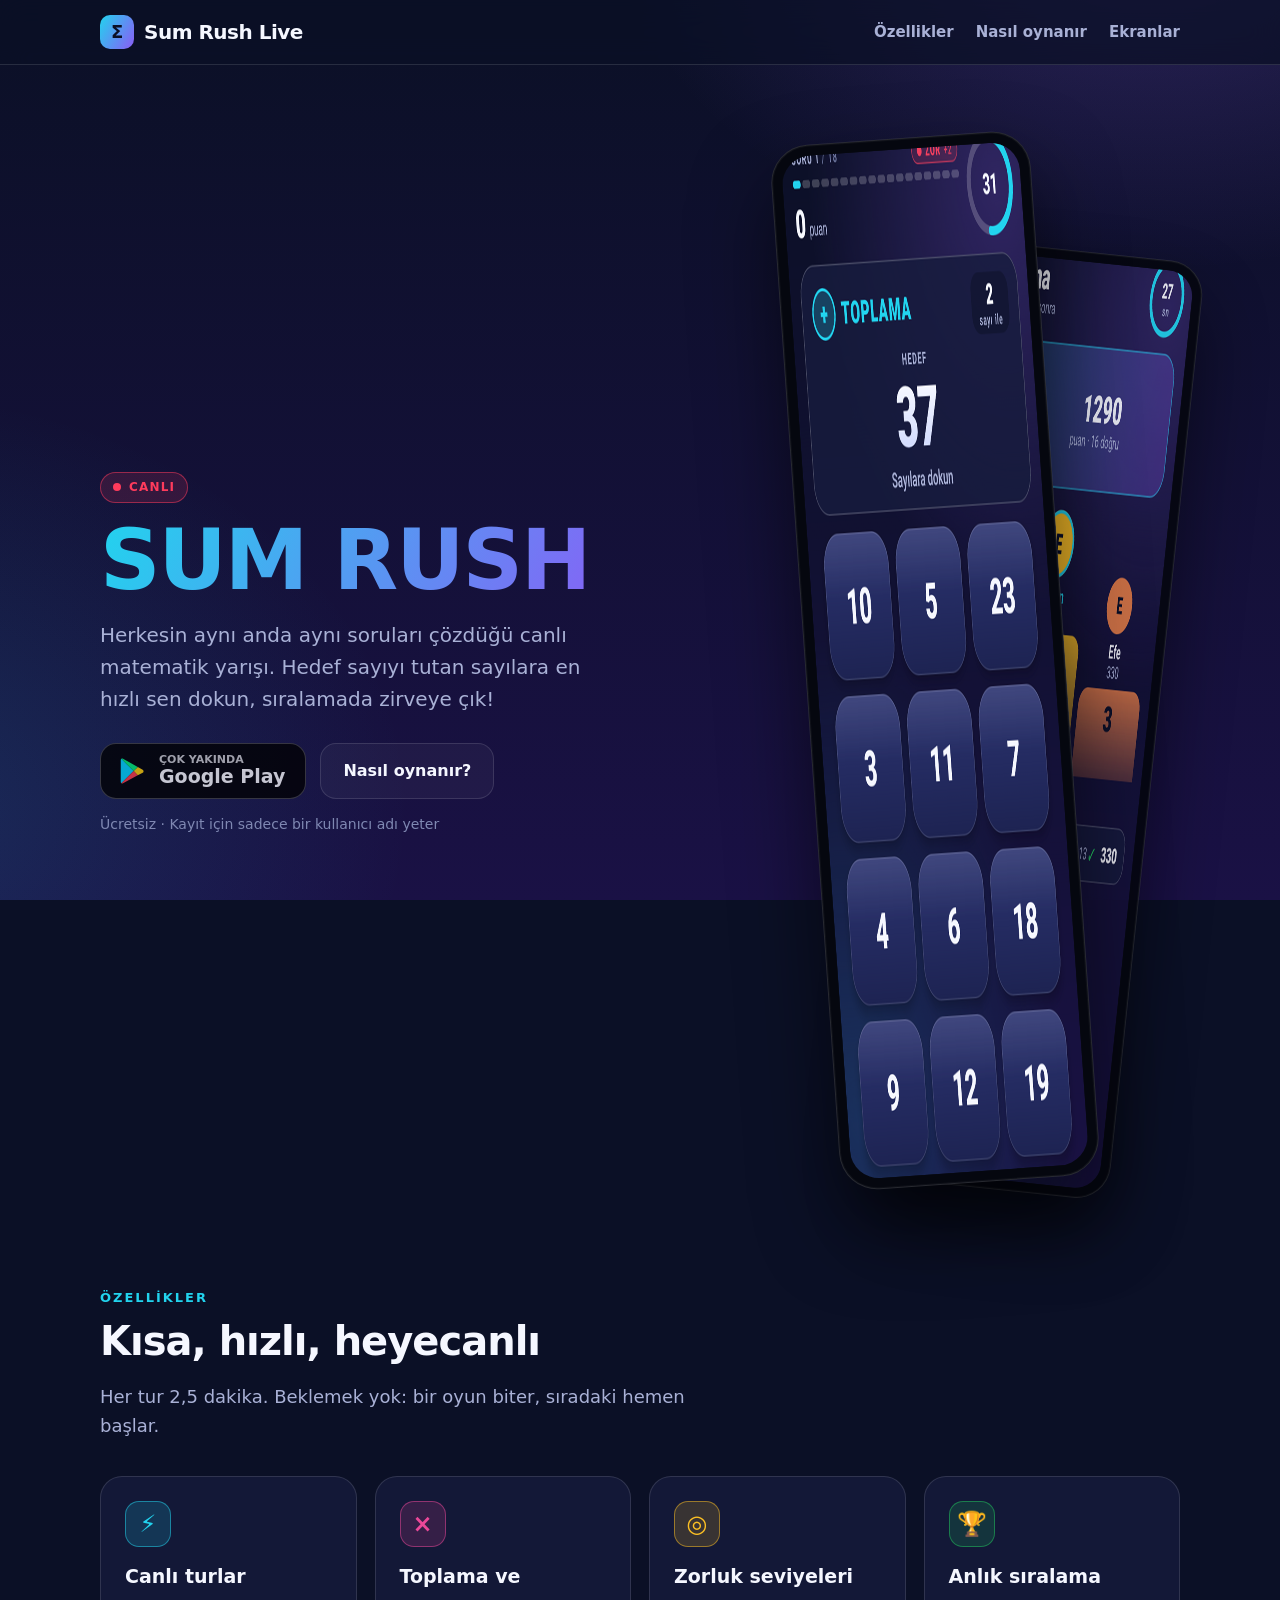
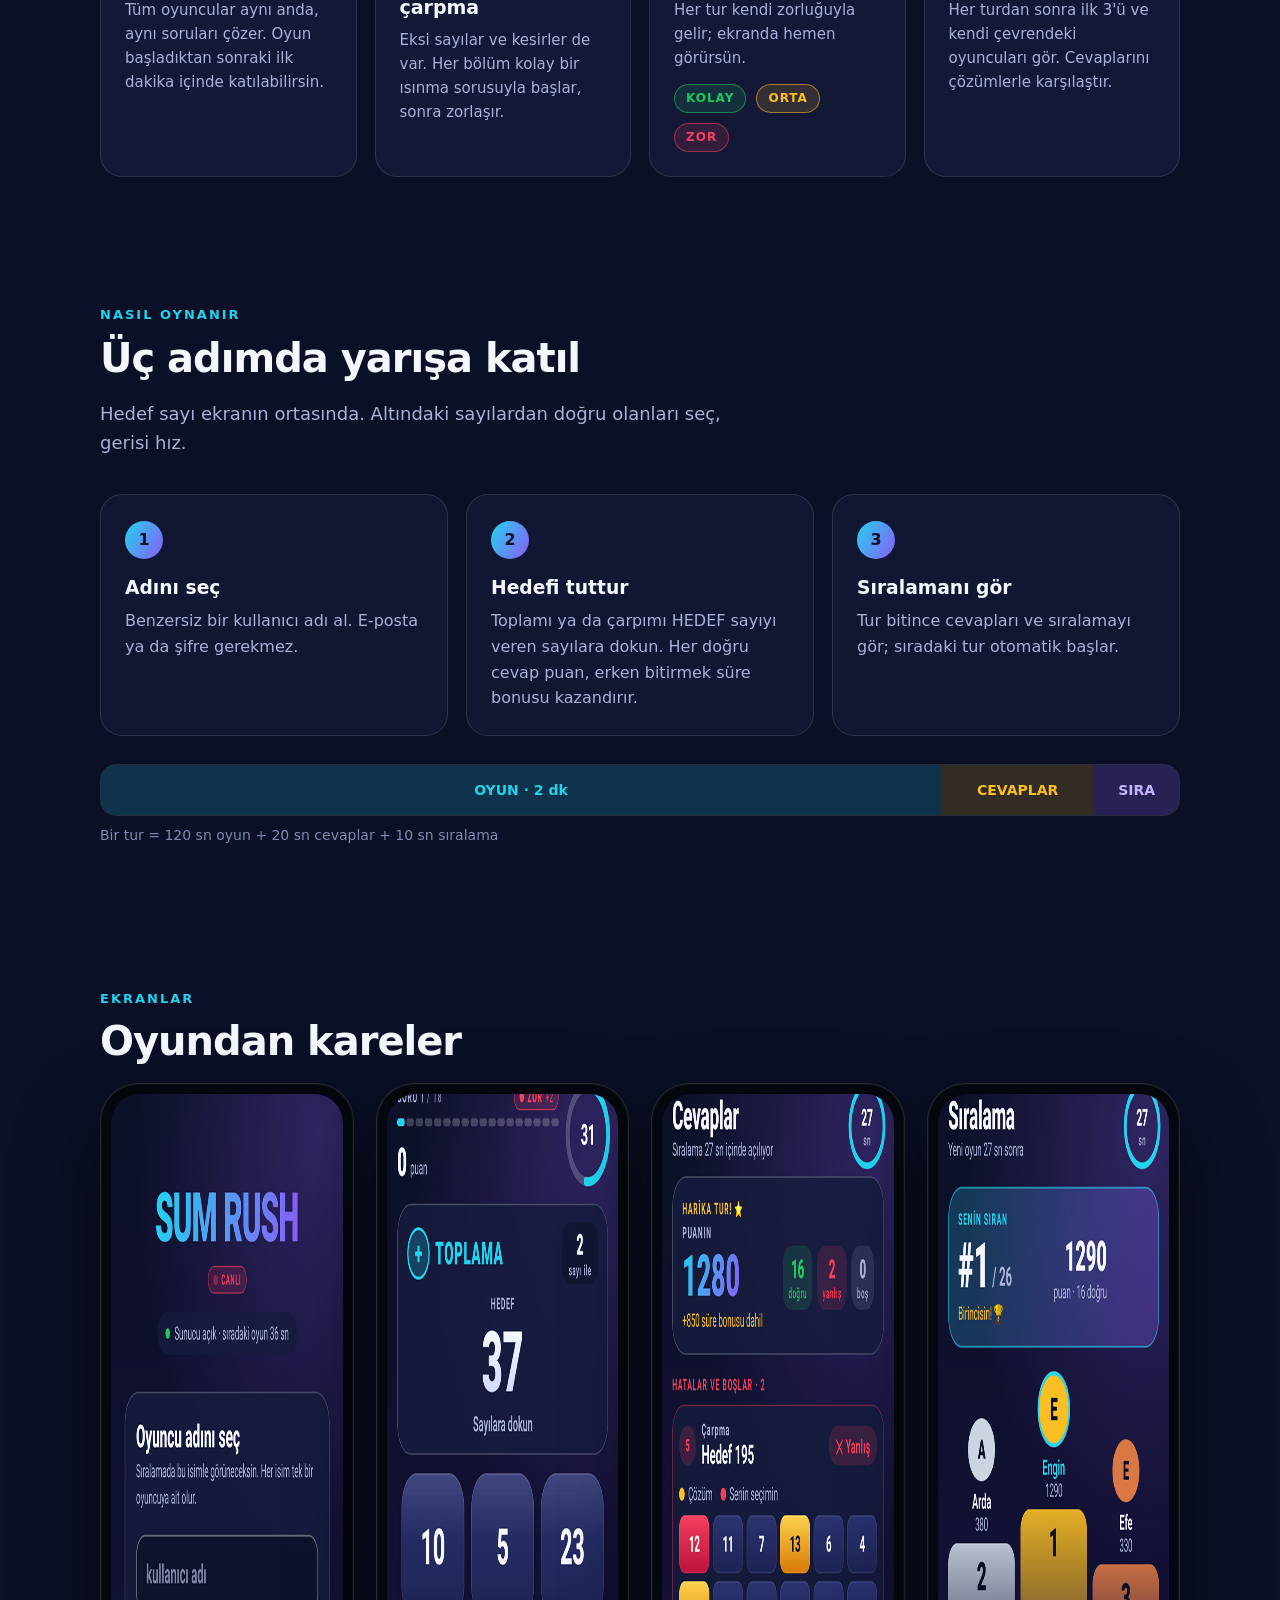
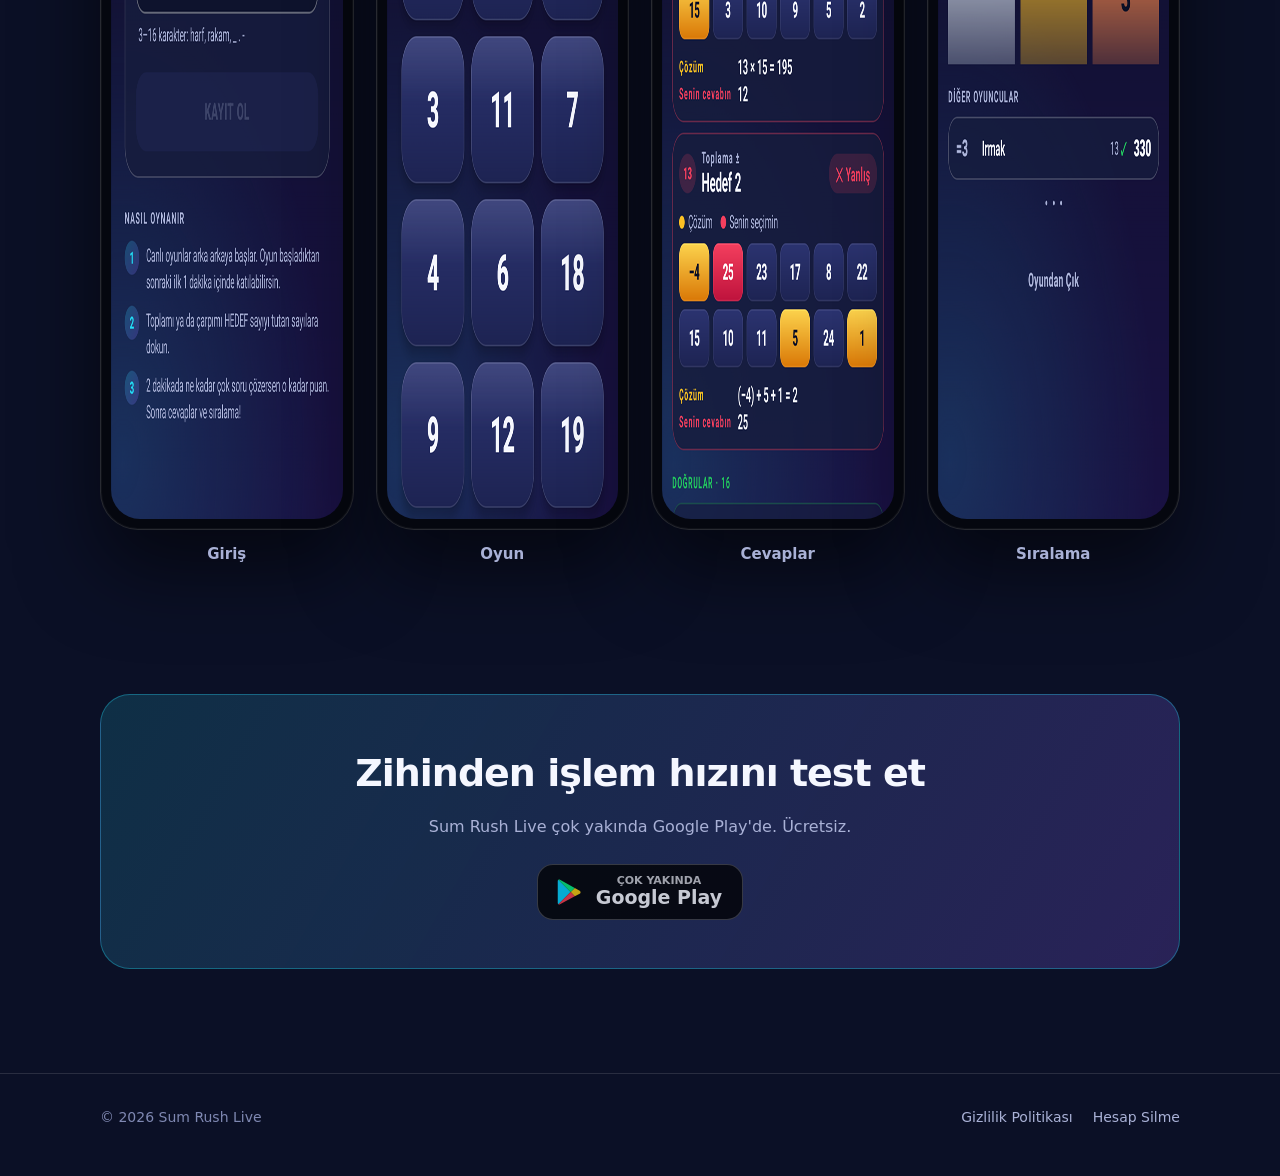
==== index.html @ 493fbdf7 "Add files via upload" ====
<!doctype html>
<html lang="tr">
<head>
<meta charset="utf-8">
<meta name="viewport" content="width=device-width, initial-scale=1">
<title>Sum Rush Live – Canlı matematik yarışı</title>
<meta name="description" content="Sum Rush Live: herkesin aynı anda aynı soruları çözdüğü canlı matematik yarışı. Hedef sayıyı en hızlı bul, sıralamada zirveye çık.">
<meta name="theme-color" content="#0b1026">
<meta property="og:title" content="Sum Rush Live – Canlı matematik yarışı">
<meta property="og:description" content="Hedef sayıyı en hızlı bul, sıralamada zirveye çık. Canlı turlar, ücretsiz.">
<meta property="og:image" content="assets/img/ekran-oyun.png">
<link rel="icon" href="assets/img/favicon.svg" type="image/svg+xml">
<link rel="stylesheet" href="assets/style.css">
</head>
<body>

<header class="site-header">
  <div class="wrap">
    <a class="brand" href="./"><span class="brand-mark">Σ</span> Sum Rush Live</a>
    <nav class="nav" aria-label="Ana menü">
      <a href="#ozellikler">Özellikler</a>
      <a href="#nasil">Nasıl oynanır</a>
      <a href="#ekranlar">Ekranlar</a>
    </nav>
  </div>
</header>

<main>
  <section class="hero">
    <div class="wrap">
      <div>
        <span class="pill pill-live">CANLI</span>
        <h1>SUM RUSH</h1>
        <p class="lead">Herkesin aynı anda aynı soruları çözdüğü canlı matematik yarışı. Hedef sayıyı tutan sayılara en hızlı sen dokun, sıralamada zirveye çık!</p>
        <div class="cta">
          <a class="btn btn-play js-play" href="#indir" aria-disabled="true">
            <svg viewBox="0 0 48 48" aria-hidden="true"><path fill="#00d7fe" d="M7 4.5 26.6 24 7 43.5c-.6-.4-1-1.1-1-2V6.5c0-.9.4-1.6 1-2Z"/><path fill="#ffce00" d="m33.2 30.6-6.6-6.6 6.6-6.6 7.9 4.5c1.9 1.1 1.9 3.8 0 4.9l-7.9 3.8Z"/><path fill="#ff3a44" d="M33.2 30.6 26.6 24 7 43.5c.7.5 1.7.6 2.6.1l23.6-13Z"/><path fill="#00f076" d="M33.2 17.4 9.6 4.4c-.9-.5-1.9-.4-2.6.1L26.6 24l6.6-6.6Z"/></svg>
            <span><small class="js-play-small">ÇOK YAKINDA</small><b>Google Play</b></span>
          </a>
          <a class="btn btn-ghost" href="#nasil">Nasıl oynanır?</a>
        </div>
        <p class="note">Ücretsiz · Kayıt için sadece bir kullanıcı adı yeter</p>
      </div>
      <div class="phones">
        <div class="phone"><img src="assets/img/ekran-oyun.png" alt="Oyun ekranı: hedef 37, toplama sorusu, ZOR zorluk seviyesi" width="540" height="1025"></div>
        <div class="phone"><img src="assets/img/ekran-siralama.png" alt="Sıralama ekranı: kürsü ve oyuncunun sırası" width="540" height="1025" loading="lazy"></div>
      </div>
    </div>
  </section>

  <section id="ozellikler">
    <div class="wrap">
      <div class="eyebrow">Özellikler</div>
      <h2 class="section-title">Kısa, hızlı, heyecanlı</h2>
      <p class="section-lead">Her tur 2,5 dakika. Beklemek yok: bir oyun biter, sıradaki hemen başlar.</p>
      <div class="cards">
        <article class="card">
          <div class="icon i-cyan">⚡</div>
          <h3>Canlı turlar</h3>
          <p>Tüm oyuncular aynı anda, aynı soruları çözer. Oyun başladıktan sonraki ilk dakika içinde katılabilirsin.</p>
        </article>
        <article class="card">
          <div class="icon i-pink">×</div>
          <h3>Toplama ve çarpma</h3>
          <p>Eksi sayılar ve kesirler de var. Her bölüm kolay bir ısınma sorusuyla başlar, sonra zorlaşır.</p>
        </article>
        <article class="card">
          <div class="icon i-gold">◎</div>
          <h3>Zorluk seviyeleri</h3>
          <p>Her tur kendi zorluğuyla gelir; ekranda hemen görürsün.</p>
          <div class="levels"><span class="lvl lvl-easy">KOLAY</span><span class="lvl lvl-mid">ORTA</span><span class="lvl lvl-hard">ZOR</span></div>
        </article>
        <article class="card">
          <div class="icon i-green">🏆</div>
          <h3>Anlık sıralama</h3>
          <p>Her turdan sonra ilk 3'ü ve kendi çevrendeki oyuncuları gör. Cevaplarını çözümlerle karşılaştır.</p>
        </article>
      </div>
    </div>
  </section>

  <section id="nasil">
    <div class="wrap">
      <div class="eyebrow">Nasıl oynanır</div>
      <h2 class="section-title">Üç adımda yarışa katıl</h2>
      <p class="section-lead">Hedef sayı ekranın ortasında. Altındaki sayılardan doğru olanları seç, gerisi hız.</p>
      <div class="steps">
        <div class="step"><h3>Adını seç</h3><p>Benzersiz bir kullanıcı adı al. E-posta ya da şifre gerekmez.</p></div>
        <div class="step"><h3>Hedefi tuttur</h3><p>Toplamı ya da çarpımı HEDEF sayıyı veren sayılara dokun. Her doğru cevap puan, erken bitirmek süre bonusu kazandırır.</p></div>
        <div class="step"><h3>Sıralamanı gör</h3><p>Tur bitince cevapları ve sıralamayı gör; sıradaki tur otomatik başlar.</p></div>
      </div>
      <div class="cycle" role="img" aria-label="Bir tur: 120 saniye oyun, 20 saniye cevaplar, 10 saniye sıralama">
        <div class="c-game">OYUN · 2 dk</div>
        <div class="c-ans">CEVAPLAR</div>
        <div class="c-lb">SIRA</div>
      </div>
      <p class="cycle-caption">Bir tur = 120 sn oyun + 20 sn cevaplar + 10 sn sıralama</p>
    </div>
  </section>

  <section id="ekranlar">
    <div class="wrap">
      <div class="eyebrow">Ekranlar</div>
      <h2 class="section-title">Oyundan kareler</h2>
      <div class="gallery">
        <figure><div class="phone"><img src="assets/img/ekran-giris.png" alt="Giriş ekranı" width="540" height="1025" loading="lazy"></div><figcaption>Giriş</figcaption></figure>
        <figure><div class="phone"><img src="assets/img/ekran-oyun.png" alt="Oyun ekranı" width="540" height="1025" loading="lazy"></div><figcaption>Oyun</figcaption></figure>
        <figure><div class="phone"><img src="assets/img/ekran-cevaplar.png" alt="Cevaplar ekranı" width="540" height="1025" loading="lazy"></div><figcaption>Cevaplar</figcaption></figure>
        <figure><div class="phone"><img src="assets/img/ekran-siralama.png" alt="Sıralama ekranı" width="540" height="1025" loading="lazy"></div><figcaption>Sıralama</figcaption></figure>
      </div>
    </div>
  </section>

  <section id="indir">
    <div class="wrap">
      <div class="cta-box">
        <h2>Zihinden işlem hızını test et</h2>
        <p>Sum Rush Live çok yakında Google Play'de. Ücretsiz.</p>
        <a class="btn btn-play js-play" href="#indir" aria-disabled="true">
          <svg viewBox="0 0 48 48" aria-hidden="true"><path fill="#00d7fe" d="M7 4.5 26.6 24 7 43.5c-.6-.4-1-1.1-1-2V6.5c0-.9.4-1.6 1-2Z"/><path fill="#ffce00" d="m33.2 30.6-6.6-6.6 6.6-6.6 7.9 4.5c1.9 1.1 1.9 3.8 0 4.9l-7.9 3.8Z"/><path fill="#ff3a44" d="M33.2 30.6 26.6 24 7 43.5c.7.5 1.7.6 2.6.1l23.6-13Z"/><path fill="#00f076" d="M33.2 17.4 9.6 4.4c-.9-.5-1.9-.4-2.6.1L26.6 24l6.6-6.6Z"/></svg>
          <span><small class="js-play-small">ÇOK YAKINDA</small><b>Google Play</b></span>
        </a>
      </div>
    </div>
  </section>
</main>

<footer class="site-footer">
  <div class="wrap">
    <span>© 2026 Sum Rush Live</span>
    <nav aria-label="Alt menü">
      <a href="gizlilik-politikasi.html">Gizlilik Politikası</a>
      <a href="hesap-silme.html">Hesap Silme</a>
      <a class="js-mail" href="#">İletişim</a>
    </nav>
  </div>
</footer>

<script src="assets/site.js"></script>
</body>
</html>
---- assets/style.css ----
/* Sum Rush Live – site stylesheet. Same night-arcade palette as the game. */
:root {
  --bg-top: #0b1026;
  --bg-bottom: #1a1145;
  --surface: #161c3d;
  --surface-high: #212858;
  --stroke: rgba(255, 255, 255, .12);
  --text: #f5f7ff;
  --text-2: #a9b1d6;
  --text-3: #7f88b2;
  --cyan: #22d3ee;
  --violet: #8b5cf6;
  --pink: #ec4899;
  --gold: #fbbf24;
  --green: #22c55e;
  --red: #f43f5e;
  --accent: linear-gradient(120deg, var(--cyan), var(--violet));
  --radius: 22px;
  --max: 1120px;
  color-scheme: dark;
}

* { box-sizing: border-box; }
html { scroll-behavior: smooth; }
body {
  margin: 0;
  font-family: system-ui, -apple-system, "Segoe UI", Roboto, "Helvetica Neue", Arial, sans-serif;
  color: var(--text);
  background: var(--bg-top);
  background-image:
    radial-gradient(900px 600px at 90% -10%, rgba(139, 92, 246, .28), transparent 60%),
    radial-gradient(900px 700px at -10% 90%, rgba(34, 211, 238, .14), transparent 60%),
    linear-gradient(180deg, var(--bg-top), var(--bg-bottom));
  background-attachment: fixed;
  line-height: 1.6;
  -webkit-font-smoothing: antialiased;
}
a { color: var(--cyan); text-decoration: none; }
a:hover { text-decoration: underline; }
img { max-width: 100%; display: block; }
.wrap { max-width: var(--max); margin: 0 auto; padding: 0 20px; }

/* ---------- header ---------- */
.site-header {
  position: sticky; top: 0; z-index: 10;
  backdrop-filter: blur(14px);
  background: rgba(11, 16, 38, .72);
  border-bottom: 1px solid var(--stroke);
}
.site-header .wrap { display: flex; align-items: center; justify-content: space-between; height: 64px; gap: 16px; }
.brand { display: flex; align-items: center; gap: 10px; font-weight: 900; letter-spacing: -.5px; font-size: 20px; color: var(--text); }
.brand:hover { text-decoration: none; }
.brand-mark {
  width: 34px; height: 34px; border-radius: 10px; background: var(--accent);
  display: grid; place-items: center; color: var(--bg-top); font-weight: 900; font-size: 18px;
}
.nav { display: flex; gap: 22px; font-weight: 600; font-size: 15px; }
.nav a { color: var(--text-2); }
.nav a:hover { color: var(--text); text-decoration: none; }

/* ---------- buttons & pills ---------- */
.btn {
  display: inline-flex; align-items: center; gap: 12px;
  padding: 14px 22px; border-radius: 16px; font-weight: 800; font-size: 16px;
  border: 1px solid transparent; transition: transform .15s ease, box-shadow .15s ease;
}
.btn:hover { text-decoration: none; transform: translateY(-2px); }
.btn-primary { background: var(--accent); color: var(--bg-top); box-shadow: 0 10px 30px rgba(34, 211, 238, .25); }
.btn-ghost { color: var(--text); border-color: var(--stroke); background: rgba(255, 255, 255, .04); }
.btn-play { background: #000; color: #fff; border-color: rgba(255, 255, 255, .25); padding: 10px 20px 10px 16px; }
.btn-play small { display: block; font-size: 11px; font-weight: 600; opacity: .8; line-height: 1.1; }
.btn-play b { display: block; font-size: 19px; line-height: 1.15; }
.btn-play svg { width: 30px; height: 30px; flex: none; }
.btn[aria-disabled="true"] { opacity: .75; cursor: default; }
.btn[aria-disabled="true"]:hover { transform: none; }

.pill {
  display: inline-flex; align-items: center; gap: 8px;
  padding: 5px 12px; border-radius: 999px; font-size: 12px; font-weight: 800; letter-spacing: 1.2px;
}
.pill-live { color: #ff3b5c; background: rgba(255, 59, 92, .14); border: 1px solid rgba(255, 59, 92, .5); }
.pill-live::before { content: ""; width: 8px; height: 8px; border-radius: 50%; background: #ff3b5c; animation: breathe 1.5s ease-in-out infinite; }
@keyframes breathe { 50% { opacity: .35; } }

/* ---------- hero ---------- */
/* clip: the tilted second phone must not create horizontal scrolling on narrow screens */
.hero { padding: 72px 0 40px; overflow-x: clip; }
.hero .wrap { display: grid; grid-template-columns: 1.05fr .95fr; align-items: center; gap: 48px; }
.hero h1 {
  font-size: clamp(48px, 7vw, 84px); line-height: .95; margin: 18px 0 18px; font-weight: 900; letter-spacing: -2px;
  background: var(--accent); -webkit-background-clip: text; background-clip: text; color: transparent;
}
.hero .lead { font-size: 20px; color: var(--text-2); max-width: 520px; margin: 0 0 28px; }
.hero .cta { display: flex; flex-wrap: wrap; gap: 14px; align-items: center; }
.hero .note { margin-top: 14px; font-size: 14px; color: var(--text-3); }

.phones { position: relative; display: flex; justify-content: center; min-height: 560px; }
.phone {
  width: 260px; border-radius: 38px; padding: 10px; background: #05070f;
  border: 1px solid rgba(255, 255, 255, .14);
  box-shadow: 0 40px 80px rgba(0, 0, 0, .55), 0 0 0 1px rgba(255, 255, 255, .04) inset;
}
.phone img { border-radius: 29px; }
.phones .phone:first-child { position: relative; z-index: 2; transform: rotate(-4deg); }
.phones .phone:last-child { position: absolute; right: 2%; top: 60px; transform: rotate(6deg) scale(.9); opacity: .9; }

/* ---------- sections ---------- */
section { padding: 64px 0; scroll-margin-top: 56px; }
.section-title { font-size: clamp(28px, 4vw, 40px); margin: 0 0 10px; font-weight: 900; letter-spacing: -1px; }
.section-lead { color: var(--text-2); margin: 0 0 36px; max-width: 640px; font-size: 18px; }
.eyebrow { color: var(--cyan); font-weight: 800; letter-spacing: 2px; font-size: 13px; text-transform: uppercase; }

.cards { display: grid; grid-template-columns: repeat(4, 1fr); gap: 18px; }
.card {
  background: rgba(22, 28, 61, .78); border: 1px solid var(--stroke); border-radius: var(--radius);
  padding: 24px; transition: transform .2s ease, border-color .2s ease;
}
.card:hover { transform: translateY(-4px); border-color: rgba(34, 211, 238, .45); }
.card h3 { margin: 14px 0 6px; font-size: 19px; }
.card p { margin: 0; color: var(--text-2); font-size: 15px; }
.icon {
  width: 46px; height: 46px; border-radius: 14px; display: grid; place-items: center;
  font-size: 24px; font-weight: 900;
}
.i-cyan { background: rgba(34, 211, 238, .16); color: var(--cyan); border: 1px solid rgba(34, 211, 238, .5); }
.i-pink { background: rgba(236, 72, 153, .16); color: var(--pink); border: 1px solid rgba(236, 72, 153, .5); }
.i-gold { background: rgba(251, 191, 36, .16); color: var(--gold); border: 1px solid rgba(251, 191, 36, .5); }
.i-green { background: rgba(34, 197, 94, .16); color: var(--green); border: 1px solid rgba(34, 197, 94, .5); }

.levels { display: flex; gap: 10px; flex-wrap: wrap; margin-top: 14px; }
.lvl { padding: 4px 11px; border-radius: 999px; font-size: 12px; font-weight: 900; letter-spacing: 1px; }
.lvl-easy { color: var(--green); background: rgba(34, 197, 94, .14); border: 1px solid rgba(34, 197, 94, .55); }
.lvl-mid { color: var(--gold); background: rgba(251, 191, 36, .14); border: 1px solid rgba(251, 191, 36, .55); }
.lvl-hard { color: var(--red); background: rgba(244, 63, 94, .14); border: 1px solid rgba(244, 63, 94, .55); }

/* how to play */
.steps { display: grid; grid-template-columns: repeat(3, 1fr); gap: 18px; counter-reset: step; }
.step { position: relative; padding: 26px 24px 24px; border-radius: var(--radius); background: rgba(22, 28, 61, .6); border: 1px solid var(--stroke); }
.step::before {
  counter-increment: step; content: counter(step);
  display: grid; place-items: center; width: 38px; height: 38px; border-radius: 50%;
  background: var(--accent); color: var(--bg-top); font-weight: 900; margin-bottom: 14px;
}
.step h3 { margin: 0 0 6px; }
.step p { margin: 0; color: var(--text-2); }

.cycle { display: flex; margin-top: 28px; border-radius: 16px; overflow: hidden; border: 1px solid var(--stroke); font-weight: 800; font-size: 14px; text-align: center; }
.cycle div { padding: 14px 8px; }
.cycle .c-game { flex: 120; background: rgba(34, 211, 238, .18); color: var(--cyan); }
.cycle .c-ans { flex: 20; background: rgba(251, 191, 36, .16); color: var(--gold); }
.cycle .c-lb { flex: 10; background: rgba(139, 92, 246, .22); color: #c4b5fd; }
.cycle-caption { color: var(--text-3); font-size: 14px; margin-top: 8px; }

/* gallery */
.gallery { display: grid; grid-template-columns: repeat(4, 1fr); gap: 22px; }
.gallery figure { margin: 0; }
.gallery .phone { width: 100%; }
.gallery figcaption { text-align: center; color: var(--text-2); font-weight: 600; margin-top: 12px; font-size: 15px; }

/* CTA */
.cta-box {
  text-align: center; padding: 48px 24px; border-radius: 30px;
  background: linear-gradient(120deg, rgba(34, 211, 238, .16), rgba(139, 92, 246, .24));
  border: 1px solid rgba(34, 211, 238, .35);
}
.cta-box h2 { margin: 0 0 10px; font-size: clamp(26px, 4vw, 38px); letter-spacing: -1px; }
.cta-box p { color: var(--text-2); margin: 0 0 24px; }

/* footer */
.site-footer { border-top: 1px solid var(--stroke); padding: 32px 0 48px; color: var(--text-3); font-size: 14px; margin-top: 40px; }
.site-footer .wrap { display: flex; justify-content: space-between; gap: 16px; flex-wrap: wrap; }
.site-footer nav { display: flex; gap: 20px; flex-wrap: wrap; }
.site-footer a { color: var(--text-2); }

/* ---------- document pages (privacy, deletion) ---------- */
.doc { max-width: 780px; margin: 0 auto; padding: 48px 20px 24px; }
.doc h1 { font-size: clamp(30px, 5vw, 42px); letter-spacing: -1px; margin: 0 0 6px; line-height: 1.1; }
.doc h2 { font-size: 20px; margin: 34px 0 8px; color: var(--text); }
.doc p, .doc li { color: var(--text-2); }
.doc strong { color: var(--text); }
.doc .muted { color: var(--text-3); font-size: 14px; }
.doc hr { border: 0; border-top: 1px solid var(--stroke); margin: 56px 0; }
.doc .lang-switch { display: inline-flex; gap: 8px; margin: 14px 0 8px; }
.doc .lang-switch a { padding: 5px 12px; border-radius: 999px; border: 1px solid var(--stroke); color: var(--text-2); font-size: 13px; font-weight: 700; }
.box {
  background: rgba(22, 28, 61, .8); border: 1px solid var(--stroke); border-radius: var(--radius); padding: 22px 24px; margin: 18px 0;
}
.box ol { margin: 8px 0 0; padding-left: 22px; }
.box li { margin: 6px 0; }
.kbd { display: inline-block; padding: 1px 8px; border-radius: 8px; background: var(--surface-high); border: 1px solid var(--stroke); color: var(--text); font-weight: 700; font-size: 14px; }

/* ---------- responsive ---------- */
@media (max-width: 960px) {
  .hero .wrap { grid-template-columns: 1fr; text-align: center; }
  .hero .lead { margin-left: auto; margin-right: auto; }
  .hero .cta { justify-content: center; }
  .phones { min-height: 520px; }
  .cards { grid-template-columns: repeat(2, 1fr); }
  .gallery { grid-template-columns: repeat(2, 1fr); }
  .steps { grid-template-columns: 1fr; }
}
@media (max-width: 560px) {
  .nav { display: none; }
  .hero { padding-top: 40px; }
  .phones .phone:last-child { display: none; }
  .phone { width: 230px; }
  .cards { grid-template-columns: 1fr; }
  .gallery { grid-template-columns: 1fr 1fr; gap: 12px; }
  .gallery .phone { padding: 6px; border-radius: 24px; }
  .gallery .phone img { border-radius: 19px; }
  .cycle { font-size: 12px; }
}
@media (prefers-reduced-motion: reduce) {
  *, *::before { animation: none !important; transition: none !important; scroll-behavior: auto !important; }
}
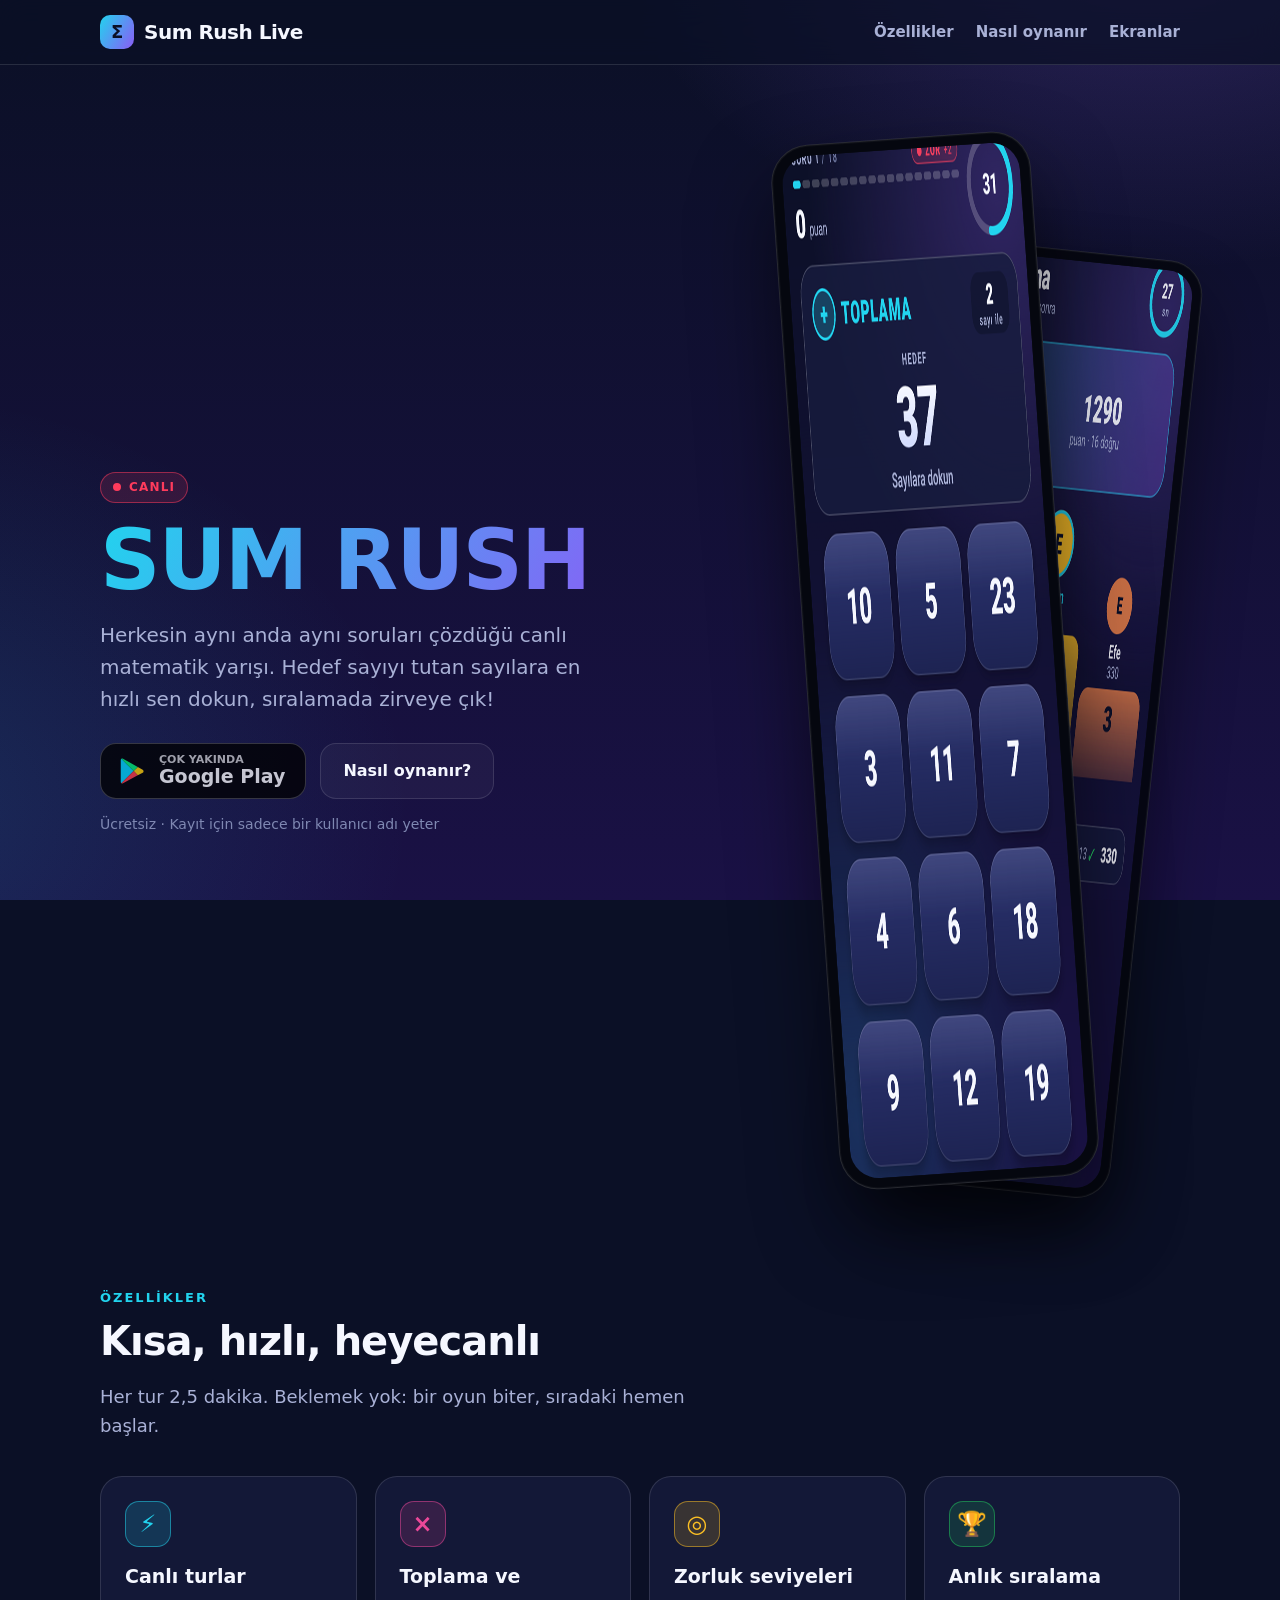
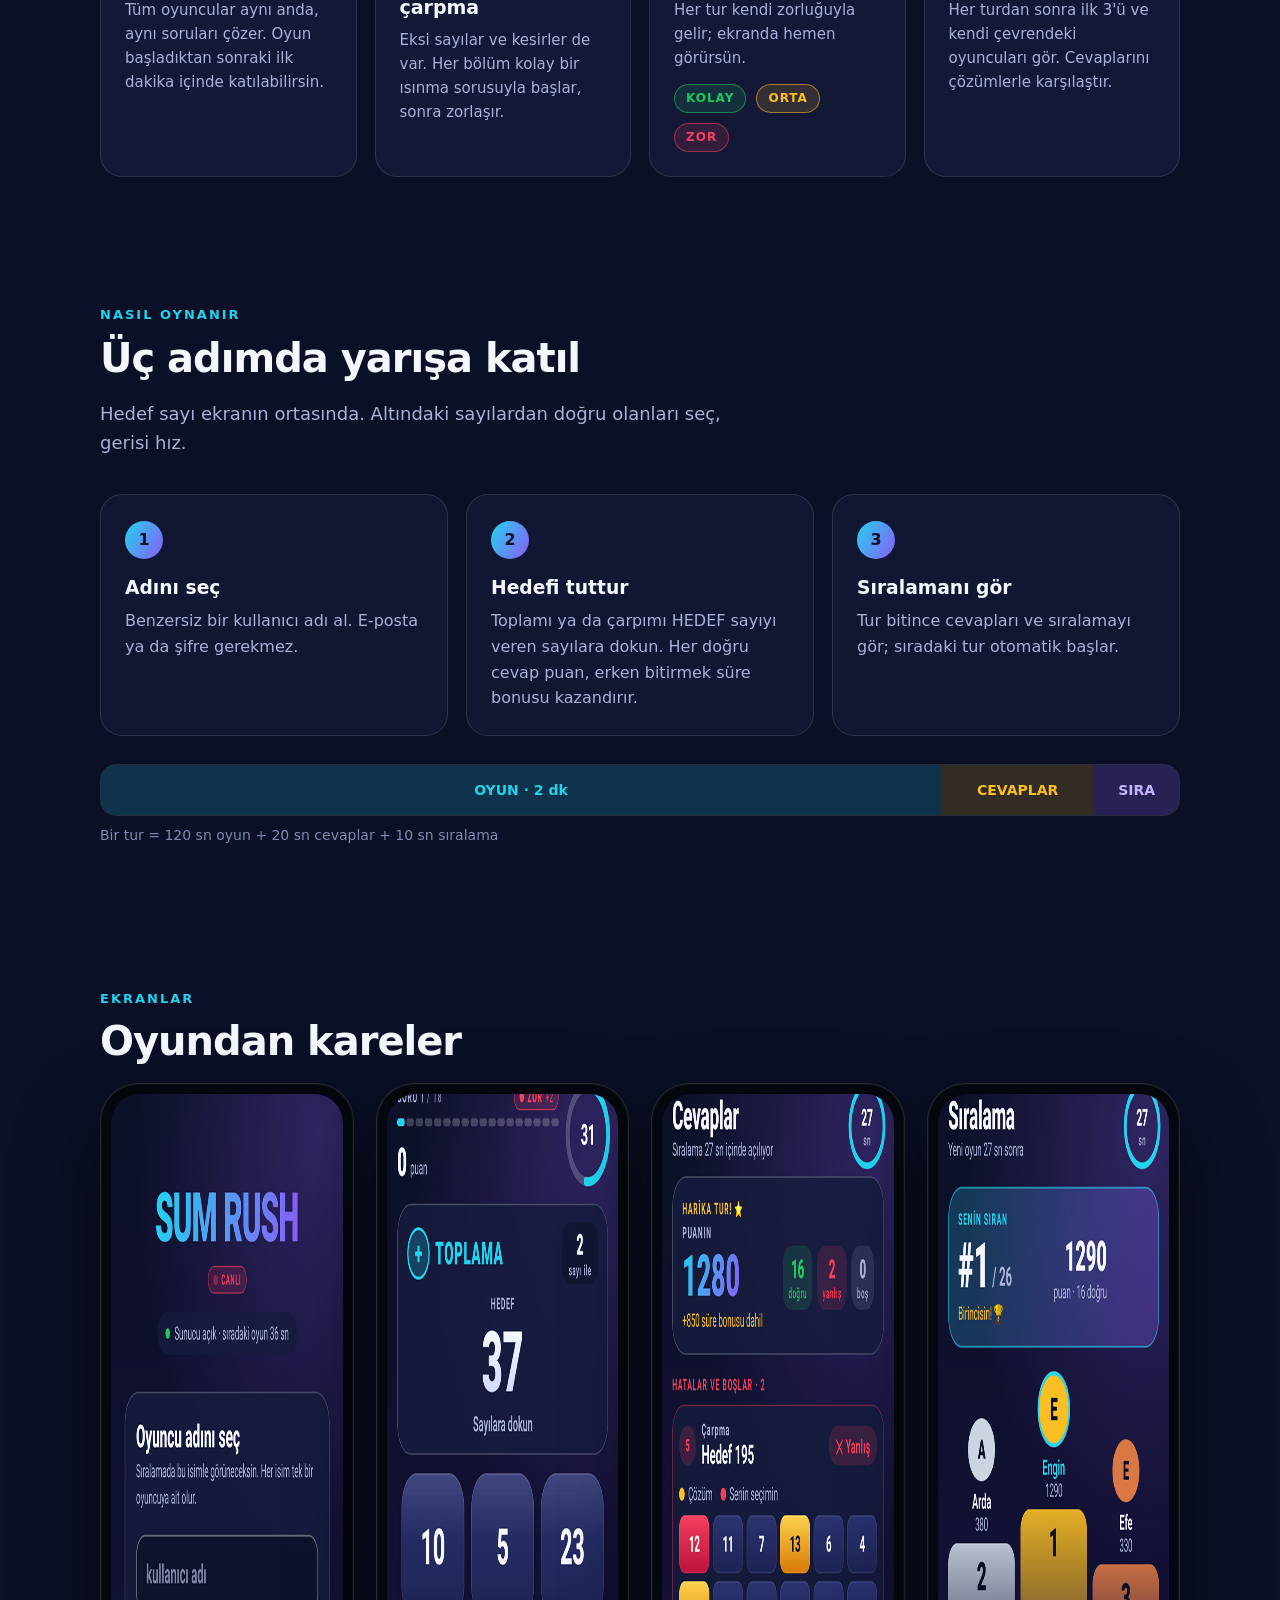
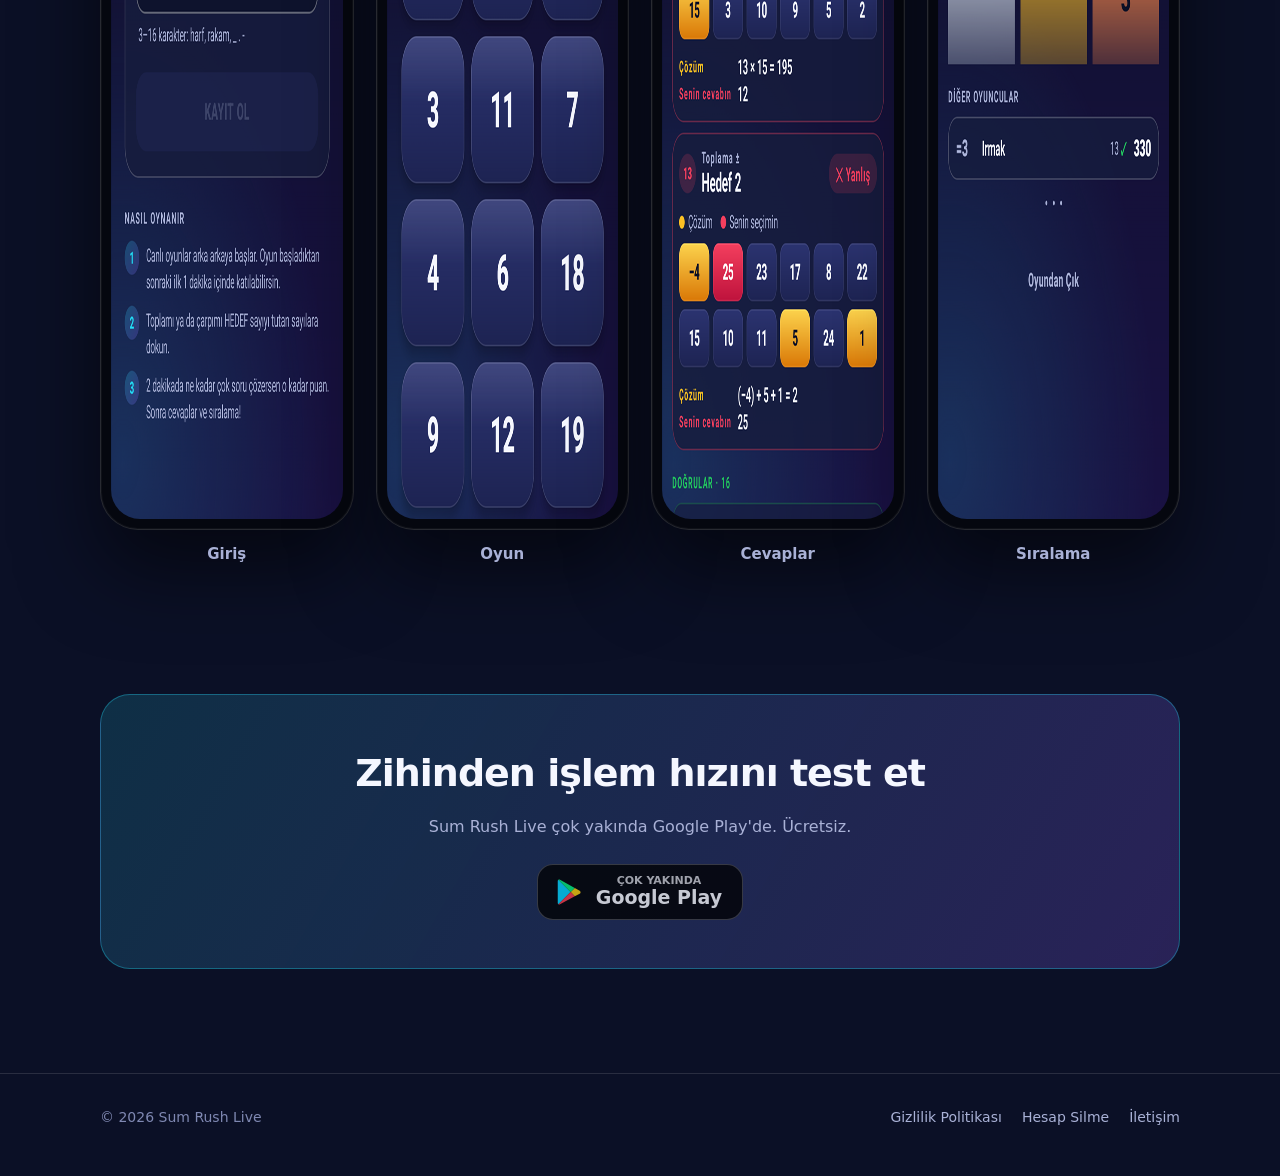
==== commit 8cbeedc5: "Add files via upload" ====
--- a/index.html
+++ b/index.html
@@ -8,7 +8,9 @@
 <meta name="theme-color" content="#0b1026">
 <meta property="og:title" content="Sum Rush Live – Canlı matematik yarışı">
 <meta property="og:description" content="Hedef sayıyı en hızlı bul, sıralamada zirveye çık. Canlı turlar, ücretsiz.">
-<meta property="og:image" content="assets/img/ekran-oyun.png">
+<meta property="og:image" content="https://enginer9.github.io/assets/img/ekran-oyun.png">
+<meta property="og:url" content="https://enginer9.github.io/">
+<link rel="canonical" href="https://enginer9.github.io/">
 <link rel="icon" href="assets/img/favicon.svg" type="image/svg+xml">
 <link rel="stylesheet" href="assets/style.css">
 </head>
